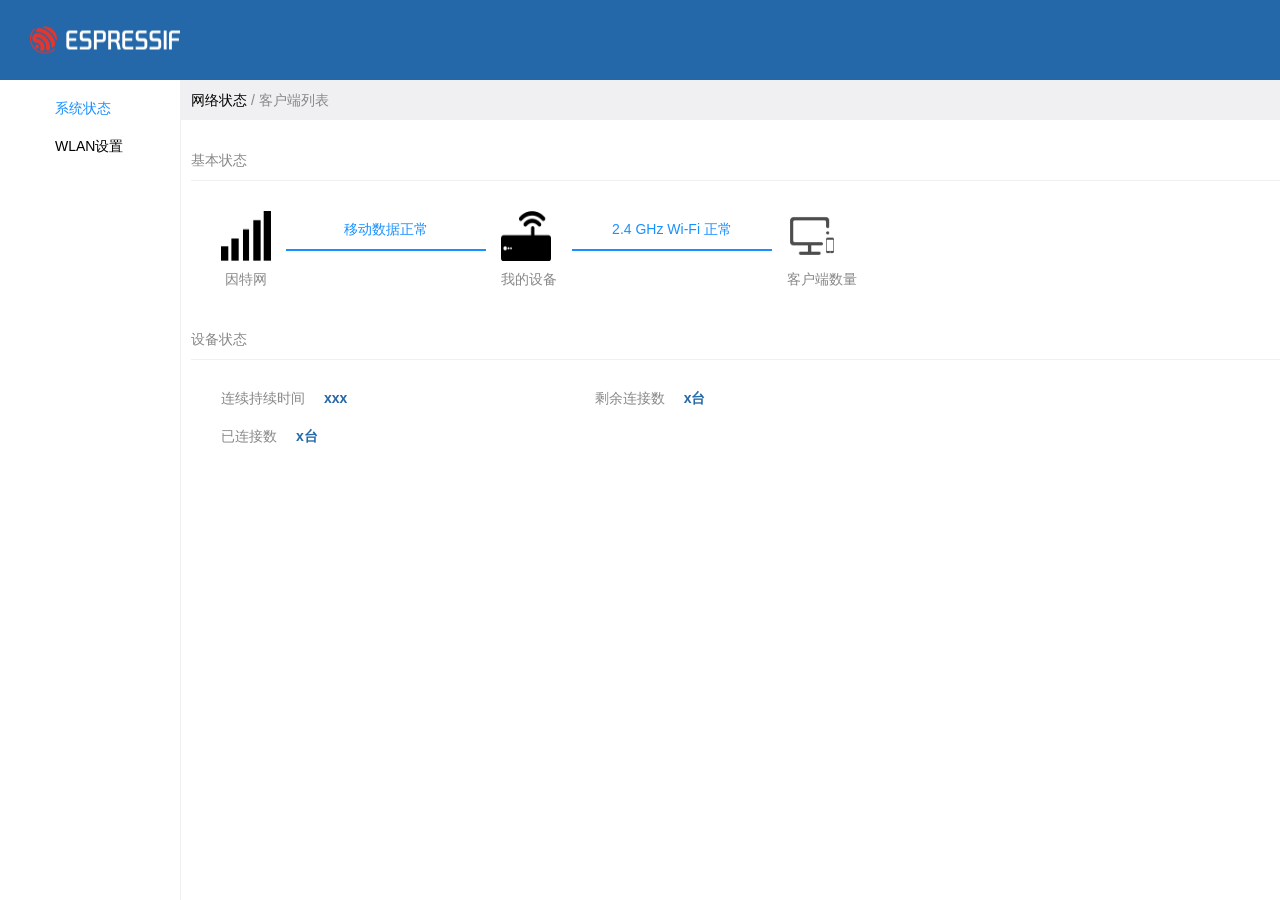
==== components/web_wifi/spiffs/index.html @ b3470b49 "从官方示例新建工程" ====
<!doctype html>
<html lang="en">

<head>
  <meta charset="UTF-8">
  <meta name="viewport" content="width=device-width,initial-scale=1.0,maximum-scale=1.0,minimum-scale=1.0">
  <title>ESP-Router</title>
  <link rel="stylesheet" href="css/style.css">
  <link rel="icon" href="./img/favicon.ico">
</head>

<body>
  <div class="home-base">
    <div class="header-base flex flex-jcb">
        <img class="header-logo" src="./img/logoBlack.png">
        <div class="header-menu" onclick="menuClick(this)">
        </div>
    </div>
    <div class="content-base flex">
      <div class="left-base" id="leftMenu">
<!--        <div class="left-title">系统菜单</div>-->
        <ul>
          <li>
            <a href="index.html" class="content">系统状态</a>
          </li>
<!--          <li>-->
<!--            <a href="">网络设置</a>-->
<!--          </li>-->
          <li>
            <a href="wlan.html">WLAN设置</a>
          </li>
<!--          <li>-->
<!--            <a href="">流量统计</a>-->
<!--          </li>-->
<!--          <li>-->
<!--            <a href="">系统管理</a>-->
<!--          </li>-->
        </ul>
      </div>
      <div class="right-base">
        <div class="page-header">
          <span class="header-title-one" onclick="networkStatus()">网络状态</span>
          <span>/</span>
          <span class="header-title-two" onclick="customerList()">客户端列表</span>
        </div>
        <div class="page-content" id="networkShow">
          <div class="page-title">基本状态</div>
          <div class="base-detail flex">
            <div class="base-one flex flex-v">
              <img src="./img/xinhao.png">
              <span>因特网</span>
            </div>
            <div class="base-two">
              <div class="base-line-text flex flex-jcc">
<!--                <span>勾</span>-->
                <span>移动数据正常</span>
              </div>
              <div class="base-line"></div>
            </div>
            <div class="base-three flex flex-v">
              <img src="./img/luyouqi.png">
              <span>我的设备</span>
            </div>
            <div class="base-two">
              <div class="base-line-text flex flex-jcc">
<!--                <span>勾</span>-->
                <span>2.4 GHz Wi-Fi 正常</span>
              </div>
              <div class="base-line"></div>
            </div>
            <div class="base-five flex flex-v">
              <img src="./img/shebei.png">
              <span>客户端数量</span>
            </div>
          </div>
          <div class="page-title">设备状态</div>
          <div class="device-detail">
              <div class="device-status-two flex flex-jcb">
                  <div class="device-battery">
                      <span>连续持续时间</span>
                      <span class="device-content" id="connect-time">xxx</span>
                  </div>
                  <div class="device-connect-count">
                      <span>剩余连接数</span>
                      <span class="device-content" id="remain-count">x台</span>
                  </div>
              </div>
              <div class="device-status-one flex flex-jcb">
<!--                  <div class="device-battery">-->
<!--                      <span>电量情况</span>-->
<!--                      <span class="device-content">95%</span>-->
<!--                  </div>-->
                  <div class="device-connect-count">
                      <span>已连接数</span>
                      <span class="device-content" id="connect-count">x台</span>
                  </div>
              </div>
          </div>
<!--          <div class="page-title">实时网络状态</div>-->
<!--          <div class="network-detail">-->
<!--            <div class="device-status-one  flex flex-jcb">-->
<!--              <div class="device-battery">-->
<!--                <span>当前下载</span>-->
<!--                <span class="device-content">xxx</span>-->
<!--              </div>-->
<!--              <div class="device-connect-count">-->
<!--                <span>最快下载</span>-->
<!--                <span class="device-content">xxx</span>-->
<!--              </div>-->
<!--            </div>-->
<!--            <div class="device-status-two  flex flex-jcb">-->
<!--              <div class="device-battery">-->
<!--                <span>总上传量</span>-->
<!--                <span class="device-content">xxx</span>-->
<!--              </div>-->
<!--              <div class="device-connect-count">-->
<!--                <span>平均下载</span>-->
<!--                <span class="device-content">xxx</span>-->
<!--              </div>-->
<!--            </div>-->
<!--            <div class="device-status-three  flex flex-jcb">-->
<!--              <div class="device-battery">-->
<!--                <span>总下载量</span>-->
<!--                <span class="device-content">xxx</span>-->
<!--              </div>-->
<!--            </div>-->
<!--          </div>-->
        </div>
        <div class="page-content" id="customerShow">
          <div class="page-title">在线客户端</div>
          <div class="page-detail">
            <table class="tableStyle tCenter">
                <thead>
                    <tr>
                        <th>主机名</th>
                        <th>MAC 地址</th>
                        <th>IP 地址</th>
                        <th>连接时间</th>
                        <th>操作</th>
                    </tr>
                </thead>
                <tbody id="tbody"></tbody>
            </table>
          </div>
        </div>
      </div>
    </div>
  </div>
  <script src="js/index.js"></script>
  <script>
    initHash();
    window.addEventListener('hashchange', function() {
      initHash();
    })
  </script>
</body>

</html>
---- components/web_wifi/spiffs/css/style.css ----
:root {
    --margin-num: 15px;
    --padding-15: 15px;
    --font-size-mini: 12px;
    --font-size-small: 14px;
    --font-size-normal: 16px;
    --font-size-large: 18px;
    --font-size-oversized: 22px;
    --gray-color: #888888;
    --white-color: #fff;
    --black-color: #333;
    --red: #ef2626;
    --orange-color: #ff5928;
    --blue-color: #5db9f8;
    --blue-color-light: rgba(93, 185, 248, .6);
    --light-blue-color: #edf4ff;
    --light-blue-color-1: #edf4ff;
    --light-blue-color-2: #dee6f3;
    --light-blue-color-3: #9ba7b6;
    --light-blue-color-p-1: rgba(178, 178, 178, .1);
    --border-radius: 16px;
    --border-radius-small: 10px;
    --bg-image: url('../images/bg.png');
    --logo: var(--bg-image) -250px -10px;
    --qr: var(--bg-image) -10px -10px;
    --light: var(--bg-image) -75px -250px;
    --light-online: var(--bg-image) -10px -250px;
    --fan: var(--bg-image) -250px -151px;
    --fan-online: var(--bg-image) -250px -86px;
    --router: var(--bg-image) -205px -250px;
    --router-online: var(--bg-image) -140px -250px;
    --sensor: var(--bg-image) -326px -75px;
    --sensor-online: var(--bg-image) -326px -10px;
    --socket: var(--bg-image) -326px -205px;
    --socket-online: var(--bg-image) -326px -140px;
    --switch: var(--bg-image) -75px -315px;
    --switch-online: var(--bg-image) -10px -315px;
}
@font-face {font-family: "iconfont";
    src: url('../fonts/iconfont.woff2') format('woff2'),
    url('../fonts/iconfont.woff') format('woff'),
    url('../fonts/iconfont.ttf') format('truetype');
}

.iconfont {
    font-family: "iconfont" !important;
    font-size: 16px;
    font-style: normal;
    -webkit-font-smoothing: antialiased;
    -moz-osx-font-smoothing: grayscale;
}

.icon-eye:before {
    content: "\e857";
}

.icon-eye-1:before {
    content: "\e620";
}

.icon-mimasuo:before {
    content: "\e678";
}

.icon-luyouqi:before {
    content: "\e627";
}

.icon-logo-black:before {
    content: "\e61a";
}


*:focus,*:active:focus,*:active {
    outline: none !important;
}
*:not(input, textarea) {
    -webkit-touch-callout: none;
    -webkit-user-select: none;
    -khtml-user-select: none;
    -moz-user-select: none;
    -ms-user-select: none;
    user-select: none;
}

html, body {
    height: 100%;
    width: 100%;
    margin: 0;
    padding: 0;
    font: var(--font-size-small) 'Poppins-Regular', 'Avenir', Helvetica, Arial, sans-serif;
    color: var(--gray-color);
    overflow: hidden;
}
html, body, form, fieldset, p, div, h1, h2, h3, h4, h5, h6 {
    -webkit-text-size-adjust: 100%;
    -ms-text-size-adjust: 100%;
    text-size-adjust: 100%;
}
/*去除IE文本框自带的叉号*/
::-ms-clear{
    display: none;
}
/*去除高亮*/
* {
    -webkit-tap-highlight-color: rgba(0,0,0,0);
}
a {
    text-decoration: none;
    outline:none;
    -moz-outline-style:none;
}
.flex {
    display: -webkit-box;
    display: -ms-flexbox;
    display: flex;
}
.flex-v {
    -webkit-box-orient: vertical;
    -webkit-box-direction: normal;
    -ms-flex-direction: column;
    flex-direction: column;
}
.flex-ac {
    -webkit-box-align: center;
    -ms-flex-align: center;
    align-items: center;
}
.flex-wrap {
    -ms-flex-wrap: wrap;
    flex-wrap: wrap;
}
.flex-jcc {
    -webkit-box-pack: center;
    -ms-flex-pack: center;
    justify-content: center;
}
.flex-jcb {
    -webkit-box-pack: justify;
    -ms-flex-pack: justify;
    justify-content: space-between;
}
.flex-1 {
    -webkit-box-flex: 1;
    -ms-flex: 1;
    flex: 1;
}

.home-base {
    height: 100%;
    width: 100%;
}

.header-base {
    width: 100%;
    height: 80px;
    background-color: #2468A9;
    position: relative;
}

.header-logo {
    position: absolute;
    top: 50%;
    left: 30px;
    transform: translateY(-50%);
    width: 150px;
    height: auto;
}

.header-menu {
    /*display: none;*/
}

.content-base {
    width: 100%;
    min-width: 300px;
    overflow: hidden;
    overflow-x: auto;
    height: calc(100% - 80px);
}
.login-base {
    width: 100%;
    height: calc(100% - 80px);
    background-image: url("../img/bg.jpg");
    background-position: center center;
    background-repeat: no-repeat;
    background-size: cover;
    position: relative;
}

.login-content {
    position: absolute;
    top: 20%;
    left: 15%;
    width: 350px;
    min-height: 260px;
    height: 40%;
    background-color: #E8EEF4;
    border-radius: 8px;
}

.content-router {
    font-size: 50px;
    text-align: center;
    padding-top: 5%;
    color: #2138A4 !important;
    height: 22%;
    width: 100%;
}
.login-title {
    text-align: center;
    color: #2138A4;
    font-size: 20px;
    font-weight: bolder;
}

.password-base {
    margin-top: 10px;
    margin-bottom: 10px;
    padding: 8px;
    border: 1px solid #cccccc;
    background-color: white;
    width: 50%;
    border-radius: 5px;
    box-sizing: border-box;
    justify-content: space-between;
}
.pwd-two {
    border: none;
    box-sizing: inherit;
    width: 100%;
}
.forgot-pwd {
    width: 50%;
    justify-content: flex-end;
}
.forgot-two {
    font-size: 12px;
    color: black;
}
.login-btn {
    margin: 15px;
}


.left-base {
    width: 180px;
    min-width: 180px;
    border-right: 1px solid #F0F0F2;
}

.right-base {
    flex: 1;
    box-sizing: border-box;
}

.left-title {
    /*width: 100%;*/
    text-align: center;
    margin-top: 20px;
}

.left-base ul {
    list-style-type: none;
    padding:0;
    margin: 0;
    text-align: center;
}

.left-base li {
    padding-top: 20px;
}

.left-base li a {
    color: black;
    width: 70px;
    display: inline-block;
    text-align: left;
}

.left-base .content {
    color: #1890FF;
}

.page-header {
    height: 40px;
    width: 100%;
    background-color: #F0F0F2;
    line-height: 40px;
    padding-left: 10px;
    box-sizing: border-box;
}
.header-title-one {
    color: black;
}

.header-title-two {
    cursor: pointer;
}

.page-content {
    padding-top: 20px;
    padding-left: 10px;
    /*margin-left: 10px;*/
    /*margin-top: 20px;*/
    /*background-color: #ff976a;*/
    overflow: hidden;
    overflow-y: auto;
    box-sizing: border-box;
    /*height: 100%;*/
}

.page-title {
    border-bottom:1px solid #F0F0F2;
    height: 40px;
    line-height: 40px;
}
.page-detail {
    padding: 10px;
    height: 100%;
}

.line-base {
    margin-bottom: 20px;
    position: relative;
}

.page-detail .title {
    width: 80px;
    text-align: right;
    margin-right: 20px;
    color: black;
    display: inline-block;
    line-height: 50px;
}
.page-detail .content {
    width: 200px;
    height: 30px;
    border: 1px solid #CCCCCC;
    border-radius: 5px;
    padding-left: 10px;
}

.page-detail .content-thr {
    /*position: absolute;*/
    /*left: 10px;*/
    width: 360px;
    /*height: 50px;*/
    display: inline-block;
    margin-left: 20px;
    color: #CCCCCC;
}
.line-base-btn {
    margin-top: 30px;
    margin-left: 100px;
}
.save-btn {
    background-color: #1890FF;
    color: white;
    width: 70px;
    height: 35px;
    border-radius: 5px;
    border: none;
    cursor: pointer;
    transition: background-color .2s;
}

.save-btn:active {
    background-color: #CCCCCC;
}

.base-detail {
    padding: 30px;
}

.base-detail img {
    height: 50px;
    width: 50px;
}

.base-detail span {
    text-align: center;
    padding-top: 10px;
}

.base-two {
    margin-left: 15px;
    margin-right: 15px;
}

.base-line-text {
    margin-bottom: 10px;
    color: #1890FF;
}

.base-line {
    height: 2px;
    width: 200px;
    background-color: #1890FF;
}


.device-detail {
    padding: 30px;
    width: 50%;
    box-sizing: border-box;
}

.device-battery {
    margin-bottom: 20px;
    margin-right: 10px;
}

.device-content {
    color: #2468A9;
    margin-left: 15px;
    font-weight: bolder;
}

.network-detail {
    padding: 30px;
    width: 30%;
}

.tableStyle{
    background: #FFF;
    width: 100%;
    min-width: 600px;
    border-collapse: collapse;
}
.tCenter{
    text-align:center;
}
.tableTitle{
    color: #5f6c7e;
    font-weight: bold;
    text-align: center;
}
.tableStyle tr{
    border-bottom: 1px solid #ECEDEF;
}
.tableStyle tr:nth-child(even){
    background: #f6f7f8;
}
.tableStyle tr td{
    line-height: 22px;
    height: 50px !important;
    border-right: 1px solid #dce1e6;
    border-bottom: 1px solid #dce1e6;
}
.tableStyle .tableTitle td:last-child {
    border-right: none;
}
.tableStyle tr td:last-child {
    border-right: none;
}


.switch-wrap {
    position: relative;
    height: 20px;
    width: 50px;
    border-radius: 10px;
    left: calc(50% - 25px);
    box-sizing: border-box;
    background: #999;
    cursor: pointer;
    transition: background .3s linear;
}
.switch-wrap[data-value='true'] {
    background: #0f87ec;
}
.switch-wrap:after {
    content: '';
    position: absolute;
    top: 1px;
    left: 1px;
    height: 18px;
    width: 18px;
    background: #fff;
    border-radius: 50%;
    transition: all .3s linear;
}
.switch-wrap[data-value='true']:after {
    left: calc(100% - 19px);
}
th {
    padding-bottom: 10px;
}

.edit-btn {
    background-color:transparent;
    border:0;
    color: #0f87ec;
    cursor: pointer;
}

.list-name {
    background-color:transparent;
    border:0;
    text-align: center;
    width: 100px;
    height: 25px;
}

.edit-line {
    height: 22px;
    width: 1px;
    margin-left: 5px;
    margin-right: 5px;
    background-color: #dce1e6;
}

.del-btn {
    background-color:transparent;
    border:0;
    color: red;
    cursor: pointer;
}

.del-btn:after
.edit-btn:after {
    border:0;
}




.textCenter {
    text-align: center !important;
}
.black {
    color: #333 !important;
}
.app-wrap {
    -webkit-font-smoothing: antialiased;
    -moz-osx-font-smoothing: grayscale;
    text-align: center;
    overflow: hidden;
    background: inherit;
    height: 100%;
    width: 100%;
    max-width: 768px;
    margin: 0 auto;
}
.app-page {
    display: none;
    height: 100%;
}
.app-page.show {
    display: block;
}
.margin-top {
    margin-top: 15px;
}
.container-wrap {
    height: 100%;
    width: 100%;
    overflow: hidden;
    box-sizing: border-box;
    background: var(--light-blue-color);
}
.container-wrap .more {
    position: absolute;
    right: var(--margin-num);
}
.container-wrap .more .iconfont {
    font-size: var(--font-size-oversized);
}
.iconfont {
    color: var(--light-blue-color-3);
}
.header-wrap {
    height: 44px;
    position: relative;
    z-index: 2102;
    color: var(--black-color);
    background: var(--white-color);
}
.header-wrap .back {
    position: absolute;
    left: 0;
    top: 0;
    height: 44px;
    line-height: 44px;
    width: 44px;
    font-size: var(--font-size-large);
}
.header-wrap h3 {
    font-size: var(--font-size-normal);
}
.header-wrap h3 .ellipsis {
    text-align: center;
    padding: 0 50px;
    box-sizing: border-box;
}
.container-wrap .main-content {
    position: relative;
    padding: 15px;
    overflow: hidden;
    overflow-y: auto;
    height: calc(100vh - 44px);
    -webkit-box-sizing: border-box;
    box-sizing: border-box;
}
.no-data {
    position: relative;
    background: var(--white-color);
    border-radius: var(--border-radius-small);
    text-align: left;
    padding: 20px 15px;
    box-sizing: border-box;
}
.no-data h3 {
    font-size: var(--font-size-normal);
    color: var(--black-color);
    margin: 0;
}
.no-data p {
    margin: 8px 0 20px;
    font-size: var(--font-size-mini);
}
.no-data .img-wrap img {
    width: 76%;
    margin: 0 auto;
}
.no-data .img-wrap .img > div {
    width: 45px;
    height: 45px;
    transform: scale(.8);
}
.no-data .img-wrap .img .light {
    background: var(--light);
}
.no-data .img-wrap .img .switch {
    background: var(--switch);
}
.no-data .img-wrap .img .socket {
    background: var(--socket);
}
.no-data .img-wrap .img .fan {
    background: var(--fan);
}
.no-data .img-wrap .img .sensor {
    background: var(--sensor)
}
.no-data .img-wrap .img .router {
    background: var(--router);
}

.no-data .add-wrap {
    margin-top: 20px;
    text-align: center;
}
.no-data .add-wrap span {
    background: var(--blue-color);
    color: var(--white-color);
    width: 50px;
    height: 50px;
    line-height: 50px;
    border-radius: 50%;
}
.ellipsis {
    white-space: nowrap;
    text-overflow: ellipsis;
    overflow: hidden;
    word-break: break-all;
}
.loading-wrap {
    position: fixed;
    top: 44px;
    left: 0;
    width: 100%;
    bottom: 0;
    padding: var(--padding-15);
    background: var(--light-blue-color-1);
    box-sizing: border-box;
}
.loading-wrap .loading-content {
    width: 100%;
    height: 100%;
    padding-top: 12vh;
    box-sizing: border-box;
    background: var(--white-color);
    border-radius: var(--border-radius-small);
}
.loading-wrap .loading {
    width: 100%;
    height: 100%;
    background: #fff;
    border-radius: 16px;
}
.loading-wrap .loading-spinner {
    position: relative;
    margin: 0 auto;
    padding: 20px;
    background: var(--qr);
    width: 70vw;
    height: 70vw;
    max-width: 220px;
    max-height: 220px;
    box-sizing: border-box;
}
.loading-wrap .loading-spinner:before {
    content: '';
    position: absolute;
    left: 50%;
    top: 50%;
    width: 70%;
    height: 70%;
    transform: translate(-50%, -50%);
    border: 6px solid #edf4ff;
    border-radius: 50%;
    box-sizing: border-box;
    background: #fff;
}
.loading-wrap .logo-img {
    position: absolute;
    top: 50%;
    left: 50%;
    width: 28%;
    height: 28%;
    min-height: 56px;
    min-width: 56px;
    transform: translate(-50%, -50%);
    background: var(--logo);

}
.loading-wrap .text {
    font-size: var(--font-size-normal);
    margin-top: 1.5vh;
    color: var(--black-color);
}
.van-loading__spinner {
    position: relative;
    display: block;
    width: 100%;
    height: 100%;
    max-width: 100%;
    max-height: 100%;
    vertical-align: middle;
    -webkit-animation: van-rotate 1s linear infinite;
    animation: van-rotate 1s linear infinite;
}
.van-loading__circular circle {
    -webkit-animation: van-circular 1.5s ease-in-out infinite;
    animation: van-circular 1.5s ease-in-out infinite;
    stroke: currentColor;
    stroke-width: 3;
    stroke-linecap: round;
}
.hide {
    display: none;
}
.container-wrap .main-content .item-wrap .item {
    position: relative;
    min-width: 45%;
    max-width: calc(50% - 6px);
    background: #fff;
    margin-bottom: 12px;
    padding: 15px 10px;
    border-radius: 12px;
    -webkit-box-sizing: border-box;
    box-sizing: border-box;
    text-align: left;
    font-weight: 500;
    color: #333;
}
.container-wrap .main-content .item-wrap .item .item-img img {
    width: 46px;
    height: auto;
}
.container-wrap .main-content .item-wrap .item .switch-btn {
    position: relative;
    height: 16px;
    width: 52px;
    background: #edf4ff;
    border: none;
    border-radius: 8px;
}
.container-wrap .main-content .item-wrap .item .switch-btn:after {
    content: '';
    position: absolute;
    left: 0;
    top: -5px;
    height: 26px;
    width: 26px;
    background: #dee6f3;
    border-radius: 50%;
    transition: transform .2s linear;
}
.container-wrap .main-content .item-wrap .item .switch-btn.active:after {
    transform: translateX(26px);
    background: #5db9f8;
}
.container-wrap .main-content .item-wrap .item .item-header .item-img > div {
    width: 45px;
    height: 45px;
}
.container-wrap .main-content .item-wrap .item .item-header .item-img > div.light {
    background: var(--light);
}
.container-wrap .main-content .item-wrap .item .item-header.active .item-img > div.light {
    background: var(--light-online);
}
.container-wrap .main-content .item-wrap .item .item-header .item-img > div.switch {
    background: var(--switch);
}
.container-wrap .main-content .item-wrap .item .item-header.active .item-img > div.switch {
    background: var(--switch-online);
}
.container-wrap .main-content .item-wrap .item .item-header .item-img > div.socket {
    background: var(--socket);
}
.container-wrap .main-content .item-wrap .item .item-header.active .item-img > div.socket {
    background: var(--socket-online);
}
.container-wrap .main-content .item-wrap .item .item-header .item-img > div.fan {
    background: var(--fan);
}
.container-wrap .main-content .item-wrap .item .item-header.active .item-img > div.fan {
    background: var(--fan-online);
}
.container-wrap .main-content .item-wrap .item .item-header .item-img > div.sensor {
    background: var(--sensor);
}
.container-wrap .main-content .item-wrap .item .item-header.active .item-img > div.sensor {
    background: var(--sensor-online);
}
.container-wrap .main-content .item-wrap .item .item-header .item-img > div.router {
    background: var(--router);
}
.container-wrap .main-content .item-wrap .item .item-header.active .item-img > div.router {
    background: var(--router-online);
}
.device-type-wrap {
    text-align: left;
    padding-bottom: 4px;
    box-sizing: border-box;
}
.device-type-wrap .item-header {
    color: #333;
    font-weight: 500;
    font-size: var(--font-size-normal);
    padding-left: 5px;
    margin-bottom: 8px;
}
.device-type-wrap .item {
    padding: 10px 15px;
    font-size: var(--font-size-normal);
    color: var(--black-color);
    background: var(--white-color);
    margin-bottom: 14px;
    border-radius: var(--border-radius-small);
    height: 66px;
    box-sizing: border-box;
}
.device-type-wrap .item .img {
    width: 45px;
    height: 45px;
    margin-right: 10px;
}
.device-type-wrap .item .img.light {
    background: var(--light-online);
}
.device-type-wrap .item .img.switch {
    background: var(--switch-online);
}
.device-type-wrap .item .img.socket {
    background: var(--socket-online);
}
.device-type-wrap .item .img.fan {
    background: var(--fan-online);
}
.device-type-wrap .item .img.sensor {
    background: var(--sensor-online);
}
.device-type-wrap .item .img.router {
    background: var(--router-online);
}
.device-type-wrap .item.disabled {
     background: var(--light-blue-color-p-1);
}
.device-type-wrap .item img {
    width: 45px;
    height: auto;
    margin-right: 10px;
}
.collapse-wrap {
    border-radius: 8px;
    background: #fff;
    box-shadow: 0 0 8px #fff;
    padding: 0 16px;
}
.collapse-wrap .collapse-title {
    text-align: left;
    margin: 0;
    padding: 12px 0;
    font-size: 14px;
    border-bottom: 1px solid #eeeded;
    color: #333;
}
.value,
.collapse-item .collapse-item-info .title{
    color: #333;
}
.collapse-item .collapse-item-info .title {
    margin-bottom: 4px;
}
.collapse-item .collapse-item-info .desc {
    font-size: 12px;
}
.collapse-item {
    padding: 12px 4px;
    border-bottom: 1px solid #eeeded;
}
.collapse-item label {
    width: 70px;
    text-align: left;
}
.collapse-item:last-child {
    border-bottom: none;
}
.collapse-item .collapse-item-info {
    flex: 1;
    text-align: left;
}
.collapse-item .collapse-item-info .color {
    width: 24px;
    height: 24px;
    border-radius: 50%;
}
.collapse-item .command-select {
    flex: 1;
    text-align: left;
    padding-left: 12px;
    box-sizing: border-box;
}
.collapse-item .right-icon {
    width: 24px;
    height: 20px;
    line-height: 20px;
    text-align: right;
}
.collapse-item .command-select textarea {
    resize: none;
    height: 50px;
    width: 100%;
    text-align: left;
    box-sizing: border-box;
    border: none;
    color: var(--gray-color);
}
.btn-wrap {
    padding: 0 15px;
    margin-top: 30px;
    -webkit-box-sizing: border-box;
    box-sizing: border-box;
}
.btn {
    height: 40px;
    width: 100%;
    background: #5db9f8;
    border: 1px solid #5db9f8;
    color: #fff;
    border-radius: 999px;
}
.model-wrap {
    display: none;
    position: fixed;
    top: 0;
    left: 0;
    z-index: 2103;
    width: 100%;
    height: 100%;
    background-color: rgba(0,0,0,.3);
}
.model-wrap.active {
    display: block;
}
.model-wrap .model-content {
    position: absolute;
    bottom: 0;
    left: 0;
    width: 100%;
    background: #f7f8fa;
    border-top-left-radius: 16px;
    border-top-right-radius: 16px;
    box-shadow: 0 0 8px #fff;
    overflow: hidden;
}
.model-wrap .model-content ul {
    margin: 0;
    padding: 0;
    list-style: none;
}
.model-wrap .model-content ul li {
    padding: 12px 0;
    background: #fff;
    color: #333;
}
.model-wrap .model-content ul li.active {
    color: #5db9f8;
}
.model-wrap .model-content ul li:last-child {
    margin-top: 10px;
}
.word-count {
    margin-top: 4px;
    font-size: 12px;
    text-align: right;
}
.slider-wrap .content {
    width: 100%;
    height: 30px;
    position: relative;
    outline: none !important;
}
.slider-wrap .bar {
    width: 100%;
    height: 6px;
    border-radius: 10px;
    background: #ebedf0;
    position: absolute;
    top: 0;
    bottom: 0;
    left: 0;
    right: 0;
    margin: auto;
    cursor: pointer;
}
.slider-wrap .progress {
    width: 0;
    height: 6px;
    border-radius: 10px;
    background: rgb(93, 185, 248);
}
.slider-wrap .dot {
    width: 30px;
    height: 30px;
    position: absolute;
    bottom: 0;
    top: 0;
    margin: auto 0;
    border-radius: 50%;
    cursor: pointer;
    outline: none;
    background: #fff;
    border: 1px solid #dee6f3;
    box-shadow: 0 0 12px rgb(255, 255, 255);
    transition: border-color .2s linear, box-shadow .2s linear;
}
.slider-wrap .dot.active {
    border-color: rgb(93, 185, 248);
    box-shadow: 0 0 12px rgb(93, 185, 248);
}
.slider-wrap .dot:after {
    content: '';
    position: absolute;
    left: 50%;
    top: 50%;
    transform: translate(-50%, -50%);
    width: 200%;
    height: 200%;
    background: transparent;
    border-radius: 50%;
}
.color-wrap {
    text-align: left;
    padding: 0 0 16px;
    border-top: 1px solid #eeeded;
    display: none;
}
.color-wrap .color-slider {
    margin-top: 16px;
}
.color-wrap label {
    display: block;
    color: #333;
    font-weight: bold;
    padding-bottom: 12px;
}
#color-slider .bar,
#command-color-slider .bar{
    background: linear-gradient(to right, red 0%, #ff0 17%, lime 33%, cyan 50%, blue 66%, #f0f 83%, red 100%);
}
.command-color {
    display: none;
    width: 24px;
    height: 24px;
    background: #ef2626;
    border-radius: 50%;
}
.color-wrap.active,
.command-color.active {
    display: block;
}

#color-slider .progress,
#command-color-slider .progress{
    background: transparent;
}
#toast-wrap {
    position: fixed;
    top: 44px;
    left: 0;
    width: 100%;
    text-align: center;
}
#toast-wrap .toast-content {
    min-height:30px;
    padding: 4px 8px;
    box-sizing: border-box;
    background:#07c160;
    color:#fff;
}
#toast-wrap .toast-content.error {
    background: #ee0a24;
}
#toast-wrap .toast-content.warning {
    background: #ff976a;
}
#loading-wrap {
    position: fixed;
    left: 0;
    top: 0;
    width: 100%;
    height: 100%;
    z-index: 2200;
    background: transparent;
}
#loading-wrap .loading-content {
    position: absolute;
    top: 50%;
    left: 50%;
    transform: translate(-50%, -50%);
    background: rgba(0,0,0,.7);
    padding: 30px;
    box-sizing: border-box;
    border-radius: 10px;
}
#loading-wrap .loading-content .van-loading__spinner {
    width: 30px;
    height: 30px;
    color: #fff;
}
.voice-config,
.device-control {
    display: none;
}
.voice-config.active,
.device-control.active,
.device-control .color-wrap {
    display: block;
}
.device-control {
    flex: 1;
    background: #fff;
    padding: 10px;
    box-sizing: border-box;
    border-radius: 12px;
}
.device-control .color-wrap {
    border-top: none;
}
.tab-wrap {
    margin-bottom: 15px;
}
.tab-wrap .tab-item {
    padding: 2px 0;
    margin: 0 12px;
    font-weight: bold;
    text-align: center;
    border-bottom: 2px solid transparent;
}
.tab-wrap .tab-item.active {
    color: #333;
    border-color: #5db9f8;
}
.power-wrap {
    position: relative;
    width: 80vw;
    height: 80vw;
    padding: 16px;
    max-width: 200px;
    max-height: 200px;
    border-radius: 50%;
    margin: 15px auto;
    background: linear-gradient(#ccc, #eee);
    box-sizing: border-box;
}
.power-wrap.active {
    background: linear-gradient(#5db9f8, rgba(93, 185, 248, .6));
}
.power-wrap:before {
    content: '';
    display: block;
    width: 100%;
    height: 100%;
    background: #f5f7fc;
    border-radius: 50%;
    box-shadow:
            0 4px 4px rgba(0, 0, 0, .2),
            0 -4px 4px rgba(255, 255, 255, .1),
            4px 0 4px rgba(255, 255, 255, .1),
            -4px 0 4px rgba(255, 255, 255, .1)
}
.power-wrap:after {
    content: '';
    position: absolute;
    left: 50%;
    top: 50%;
    transform: translate(-50%, -50%);
    width: 46%;
    height: 46%;
    background: #f5f7fc;
    border-radius: 50%;
    box-shadow:
            inset 0 4px 8px rgba(200, 200, 200, 0.2),
            inset 0 -4px 8px rgba(200, 200, 200, .2),
            inset 4px 0 8px rgba(200, 200, 200, .2),
            inset -4px 0 8px rgba(200, 200, 200, .2)
}
.power-content {
    position: absolute;
    top: 50%;
    left: 50%;
    transform: translate(-50%, -50%);
    border-radius: 50%;
    z-index: 2;
}
.power-content .iconfont {
    color: #cccccc;
    font-size: 50px;
    border-radius: 50%;
}
.power-wrap.active .power-content .iconfont {
    color: #5db9f8;
}
@-webkit-keyframes van-circular{
    0%{
        stroke-dasharray:1,200;
        stroke-dashoffset:0
    }
    50%{
        stroke-dasharray:90,150;
        stroke-dashoffset:-40
    }
    100%{
        stroke-dasharray:90,150;
        stroke-dashoffset:-120
    }
}
@keyframes van-circular{
    0%{
        stroke-dasharray:1,200;
        stroke-dashoffset:0
    }
    50%{
        stroke-dasharray:90,150;
        stroke-dashoffset:-40
    }
    100%{
        stroke-dasharray:90,150;
        stroke-dashoffset:-120
    }
}
@-webkit-keyframes van-rotate{
    from{
        -webkit-transform:rotate(0);
        transform:rotate(0)
    }
    to
    {
        -webkit-transform:rotate(360deg);
        transform:rotate(360deg)
    }
}
@keyframes van-rotate{
    from{
        -webkit-transform:rotate(0);
        transform:rotate(0)
    }
    to{
        -webkit-transform:rotate(360deg);
        transform:rotate(360deg)
    }
}


@media (max-width: 768px) {
    .left-base {
        z-index: 1000;
        position: fixed;
        top: 80px;
        bottom: 0;
        display: none;
        overflow: hidden;
        background-color: white;
    }
    .header-menu {
        position: absolute;
        top: 50%;
        right: 20px;
        transform: translateY(-50%);
        width: 40px;
        height: 40px;
        background-image: url("../img/menu.png");
        background-position: center;
        background-size: contain;
        background-repeat: no-repeat;
    }
    .delMenu {
        background-image: url("../img/deleteMenu.png");
    }
    .page-detail .content-thr {
        width: 200px;
        display: inline-block;
        margin-left: 20px;
        color: #CCCCCC;
    }
    .base-detail {
        padding: 10px;
    }

    .base-detail img {
        height: 30px;
        width: 30px;
    }

    .base-detail span {
        text-align: center;
        padding-top: 10px;
        font-size: 12px;
    }

    .base-two {
        margin-left: 15px;
        margin-right: 15px;
    }

    .base-line-text {
        margin-bottom: 10px;
        color: #1890FF;
    }

    .base-line {
        height: 2px;
        width: 110px;
        background-color: #1890FF;
    }
    .device-detail {
        width: 100%;
    }
}
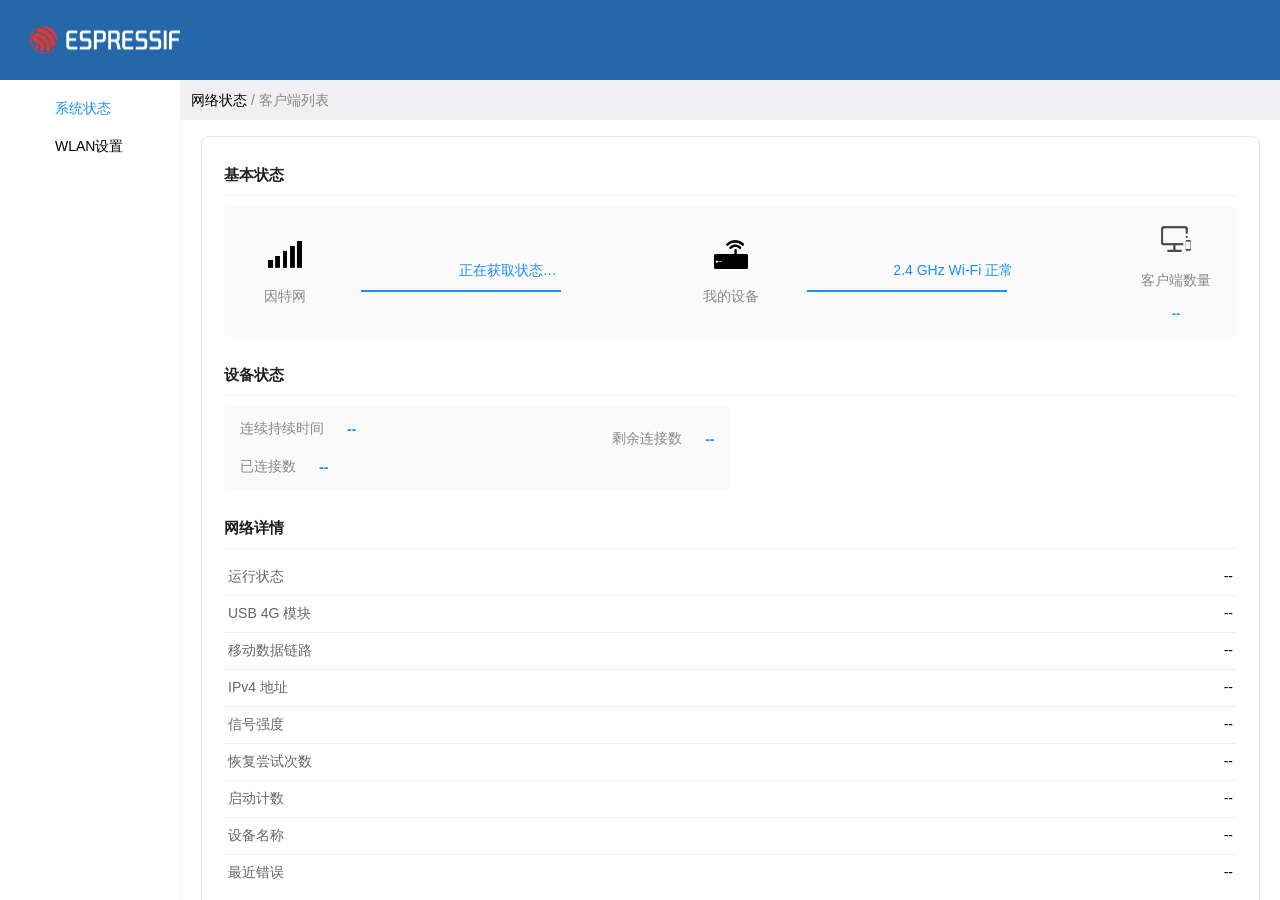
==== commit 92962cb5: "重构为 ESP32-S3 CPE 产品基座（Phase 1） - 新增 components/cpe_core：NVS 配置校验、随机凭据、PBKDF2、会话+CSRF、状态快照、NVS 启动计数、恢" ====
--- a/components/web_wifi/spiffs/index.html
+++ b/components/web_wifi/spiffs/index.html
@@ -4,129 +4,108 @@
 <head>
   <meta charset="UTF-8">
   <meta name="viewport" content="width=device-width,initial-scale=1.0,maximum-scale=1.0,minimum-scale=1.0">
-  <title>ESP-Router</title>
+  <title>ESP-CPE 管理后台</title>
   <link rel="stylesheet" href="css/style.css">
+  <link rel="stylesheet" href="css/cpe.css">
   <link rel="icon" href="./img/favicon.ico">
 </head>
 
 <body>
   <div class="home-base">
     <div class="header-base flex flex-jcb">
-        <img class="header-logo" src="./img/logoBlack.png">
-        <div class="header-menu" onclick="menuClick(this)">
-        </div>
+        <img class="header-logo" src="./img/logoBlack.png" alt="logo">
+        <div class="header-menu" id="menuBtn"></div>
     </div>
     <div class="content-base flex">
       <div class="left-base" id="leftMenu">
-<!--        <div class="left-title">系统菜单</div>-->
         <ul>
           <li>
             <a href="index.html" class="content">系统状态</a>
           </li>
-<!--          <li>-->
-<!--            <a href="">网络设置</a>-->
-<!--          </li>-->
           <li>
             <a href="wlan.html">WLAN设置</a>
           </li>
-<!--          <li>-->
-<!--            <a href="">流量统计</a>-->
-<!--          </li>-->
-<!--          <li>-->
-<!--            <a href="">系统管理</a>-->
-<!--          </li>-->
         </ul>
       </div>
       <div class="right-base">
         <div class="page-header">
-          <span class="header-title-one" onclick="networkStatus()">网络状态</span>
+          <span class="header-title-one active-title" id="tab-network">网络状态</span>
           <span>/</span>
-          <span class="header-title-two" onclick="customerList()">客户端列表</span>
+          <span class="header-title-two" id="tab-clients">客户端列表</span>
         </div>
+        <div class="status-banner" id="status-banner"></div>
         <div class="page-content" id="networkShow">
           <div class="page-title">基本状态</div>
           <div class="base-detail flex">
             <div class="base-one flex flex-v">
-              <img src="./img/xinhao.png">
+              <img src="./img/xinhao.png" alt="internet">
               <span>因特网</span>
             </div>
             <div class="base-two">
               <div class="base-line-text flex flex-jcc">
-<!--                <span>勾</span>-->
-                <span>移动数据正常</span>
+                <span id="internet-state">正在获取状态…</span>
               </div>
               <div class="base-line"></div>
             </div>
             <div class="base-three flex flex-v">
-              <img src="./img/luyouqi.png">
+              <img src="./img/luyouqi.png" alt="wifi">
               <span>我的设备</span>
             </div>
             <div class="base-two">
               <div class="base-line-text flex flex-jcc">
-<!--                <span>勾</span>-->
-                <span>2.4 GHz Wi-Fi 正常</span>
+                <span id="wifi-state">2.4 GHz Wi-Fi 正常</span>
               </div>
               <div class="base-line"></div>
             </div>
             <div class="base-five flex flex-v">
-              <img src="./img/shebei.png">
+              <img src="./img/shebei.png" alt="clients">
               <span>客户端数量</span>
+              <span class="client-count" id="client-count-top">--</span>
             </div>
           </div>
+
           <div class="page-title">设备状态</div>
           <div class="device-detail">
-              <div class="device-status-two flex flex-jcb">
-                  <div class="device-battery">
-                      <span>连续持续时间</span>
-                      <span class="device-content" id="connect-time">xxx</span>
-                  </div>
-                  <div class="device-connect-count">
-                      <span>剩余连接数</span>
-                      <span class="device-content" id="remain-count">x台</span>
-                  </div>
+            <div class="device-status-two flex flex-jcb">
+              <div class="device-battery">
+                <span>连续持续时间</span>
+                <span class="device-content" id="connect-time">--</span>
               </div>
-              <div class="device-status-one flex flex-jcb">
-<!--                  <div class="device-battery">-->
-<!--                      <span>电量情况</span>-->
-<!--                      <span class="device-content">95%</span>-->
-<!--                  </div>-->
-                  <div class="device-connect-count">
-                      <span>已连接数</span>
-                      <span class="device-content" id="connect-count">x台</span>
-                  </div>
+              <div class="device-connect-count">
+                <span>剩余连接数</span>
+                <span class="device-content" id="remain-count">--</span>
               </div>
+            </div>
+            <div class="device-status-one flex flex-jcb">
+              <div class="device-connect-count">
+                <span>已连接数</span>
+                <span class="device-content" id="connect-count">--</span>
+              </div>
+            </div>
           </div>
-<!--          <div class="page-title">实时网络状态</div>-->
-<!--          <div class="network-detail">-->
-<!--            <div class="device-status-one  flex flex-jcb">-->
-<!--              <div class="device-battery">-->
-<!--                <span>当前下载</span>-->
-<!--                <span class="device-content">xxx</span>-->
-<!--              </div>-->
-<!--              <div class="device-connect-count">-->
-<!--                <span>最快下载</span>-->
-<!--                <span class="device-content">xxx</span>-->
-<!--              </div>-->
-<!--            </div>-->
-<!--            <div class="device-status-two  flex flex-jcb">-->
-<!--              <div class="device-battery">-->
-<!--                <span>总上传量</span>-->
-<!--                <span class="device-content">xxx</span>-->
-<!--              </div>-->
-<!--              <div class="device-connect-count">-->
-<!--                <span>平均下载</span>-->
-<!--                <span class="device-content">xxx</span>-->
-<!--              </div>-->
-<!--            </div>-->
-<!--            <div class="device-status-three  flex flex-jcb">-->
-<!--              <div class="device-battery">-->
-<!--                <span>总下载量</span>-->
-<!--                <span class="device-content">xxx</span>-->
-<!--              </div>-->
-<!--            </div>-->
-<!--          </div>-->
+
+          <div class="page-title">网络详情</div>
+          <div class="status-table">
+            <div class="status-row"><span class="status-label">运行状态</span><span class="status-value" id="status-state">--</span></div>
+            <div class="status-row"><span class="status-label">USB 4G 模块</span><span class="status-value" id="status-usb">--</span></div>
+            <div class="status-row"><span class="status-label">移动数据链路</span><span class="status-value" id="status-link">--</span></div>
+            <div class="status-row"><span class="status-label">IPv4 地址</span><span class="status-value" id="status-ip">--</span></div>
+            <div class="status-row"><span class="status-label">信号强度</span><span class="status-value" id="status-rssi">--</span></div>
+            <div class="status-row"><span class="status-label">恢复尝试次数</span><span class="status-value" id="status-recovery">--</span></div>
+            <div class="status-row"><span class="status-label">启动计数</span><span class="status-value" id="status-boot">--</span></div>
+            <div class="status-row"><span class="status-label">设备名称</span><span class="status-value" id="status-device-name">--</span></div>
+            <div class="status-row"><span class="status-label">最近错误</span><span class="status-value" id="status-last-error">--</span></div>
+          </div>
+
+          <div class="page-title">系统管理</div>
+          <div class="line-base-btn flex flex-ac">
+            <button class="save-btn" type="button" id="btn-change-password">修改管理员密码</button>
+            <button class="save-btn" type="button" id="btn-logout">退出登录</button>
+            <button class="danger-btn" type="button" id="btn-factory-reset">恢复出厂设置</button>
+          </div>
         </div>
-        <div class="page-content" id="customerShow">
+
+        <div class="page-content" id="customerShow" hidden>
           <div class="page-title">在线客户端</div>
           <div class="page-detail">
             <table class="tableStyle tCenter">
@@ -146,13 +125,8 @@
       </div>
     </div>
   </div>
+  <script src="js/api.js"></script>
   <script src="js/index.js"></script>
-  <script>
-    initHash();
-    window.addEventListener('hashchange', function() {
-      initHash();
-    })
-  </script>
 </body>
 
 </html>
--- a/components/web_wifi/spiffs/css/cpe.css
+++ b/components/web_wifi/spiffs/css/cpe.css
@@ -0,0 +1,443 @@
+/*
+ * ESP-CPE management console additions.
+ *
+ * Kept in a separate stylesheet so the vendor style.css stays untouched.
+ * All selectors are served from SPIFFS and allowed by the
+ * "style-src 'self'" Content-Security-Policy.
+ */
+
+.active-title {
+    color: #000 !important;
+    cursor: auto !important;
+}
+
+/* Panels are hidden by class (not inline style) so the CSP can stay strict. */
+.hidden-panel {
+    display: none;
+}
+
+.status-banner {
+    display: none;
+    margin: 10px 20px 0 20px;
+    padding: 10px 14px;
+    border-radius: 4px;
+    font-size: 13px;
+    line-height: 1.5;
+}
+
+.status-banner-warn {
+    display: block;
+    color: #8a4b00;
+    background-color: #fff7e6;
+    border: 1px solid #ffd591;
+}
+
+.status-banner-info {
+    display: block;
+    color: #0c4a6e;
+    background-color: #e6f4ff;
+    border: 1px solid #91caff;
+}
+
+.status-table {
+    width: 100%;
+    padding: 0 20px;
+    box-sizing: border-box;
+}
+
+.status-row {
+    display: flex;
+    justify-content: space-between;
+    padding: 8px 0;
+    border-bottom: 1px solid #eeeeee;
+    font-size: 14px;
+}
+
+.status-label {
+    color: #666666;
+}
+
+.status-value {
+    color: #000000;
+    word-break: break-all;
+    text-align: right;
+    max-width: 60%;
+}
+
+.wlan-msg {
+    margin: 10px 20px 0 20px;
+    font-size: 13px;
+    min-height: 18px;
+}
+
+.wlan-msg-ok {
+    color: #237804;
+}
+
+.wlan-msg-error {
+    color: #cf1322;
+}
+
+.login-error {
+    color: #cf1322;
+    font-size: 13px;
+    text-align: center;
+    min-height: 18px;
+    margin-top: 10px;
+}
+
+.danger-btn {
+    height: 36px;
+    padding: 0 18px;
+    margin-left: 10px;
+    border: 1px solid #cf1322;
+    border-radius: 4px;
+    background-color: #fff1f0;
+    color: #cf1322;
+    cursor: pointer;
+    font-size: 14px;
+}
+
+.danger-btn:hover {
+    background-color: #ffccc7;
+}
+
+.modal-overlay {
+    position: fixed;
+    left: 0;
+    top: 0;
+    right: 0;
+    bottom: 0;
+    z-index: 9999;
+    background-color: rgba(0, 0, 0, 0.45);
+    display: flex;
+    align-items: center;
+    justify-content: center;
+}
+
+.modal-panel {
+    width: 360px;
+    max-width: 90%;
+    padding: 22px;
+    border-radius: 6px;
+    background-color: #ffffff;
+    box-shadow: 0 6px 24px rgba(0, 0, 0, 0.18);
+}
+
+.modal-title {
+    font-size: 17px;
+    font-weight: 600;
+    color: #000000;
+    margin-bottom: 8px;
+}
+
+.modal-hint {
+    font-size: 13px;
+    color: #666666;
+    line-height: 1.5;
+    margin-bottom: 14px;
+}
+
+.modal-input {
+    display: block;
+    width: 100%;
+    height: 38px;
+    box-sizing: border-box;
+    margin-bottom: 10px;
+    padding: 0 12px;
+    border: 1px solid #d9d9d9;
+    border-radius: 4px;
+    font-size: 14px;
+}
+
+.modal-error {
+    color: #cf1322;
+    font-size: 13px;
+    min-height: 18px;
+    margin-bottom: 8px;
+}
+
+.modal-actions {
+    display: flex;
+    justify-content: flex-end;
+}
+
+.modal-actions .save-btn {
+    margin-left: 10px;
+}
+
+.cancel-btn {
+    height: 36px;
+    padding: 0 18px;
+    margin-left: 10px;
+    border: 1px solid #d9d9d9;
+    border-radius: 4px;
+    background-color: #ffffff;
+    color: #333333;
+    cursor: pointer;
+    font-size: 14px;
+}
+
+.cancel-btn:hover {
+    border-color: #1890ff;
+    color: #1890ff;
+}
+
+/* Login page form spacing (login.html now uses a <form> element). */
+.login-content form {
+    width: 100%;
+}
+
+/* ---------------------------------------------------------------------------
+ * Layout polish (the vendor stylesheet was built around the old demo pages and
+ * positioned the login card with absolute coordinates; the icon font it
+ * references is not shipped in SPIFFS). These overrides only touch layout.
+ * ------------------------------------------------------------------------- */
+
+/* --- login page: centered, self-contained card --- */
+.login-base {
+    display: flex;
+    align-items: center;
+    justify-content: center;
+    min-height: calc(100% - 80px);
+    padding: 24px 16px;
+    box-sizing: border-box;
+}
+
+.login-content {
+    position: relative;
+    top: auto;
+    left: auto;
+    width: 380px;
+    max-width: 92%;
+    height: auto;
+    min-height: 0;
+    margin: 0;
+    padding: 32px 28px 26px;
+    box-sizing: border-box;
+    border-radius: 10px;
+    background-color: rgba(255, 255, 255, 0.97);
+    box-shadow: 0 10px 32px rgba(0, 0, 0, 0.16);
+}
+
+.login-router-img {
+    width: 46px;
+    height: 46px;
+    display: block;
+    margin: 0 auto 10px;
+}
+
+.login-title {
+    text-align: center;
+    font-size: 19px;
+    font-weight: 600;
+    margin-bottom: 18px;
+}
+
+.login-content .password-base {
+    width: 100%;
+    margin-bottom: 12px;
+    border: 1px solid #d9d9d9;
+    border-radius: 4px;
+    background-color: #ffffff;
+    overflow: hidden;
+}
+
+.login-content .pwd-two {
+    flex: 1;
+    width: 100%;
+    height: 40px;
+    padding: 0 12px;
+    box-sizing: border-box;
+    border: 0;
+    outline: none;
+    font-size: 14px;
+    background: transparent;
+}
+
+.login-content .password-base:focus-within {
+    border-color: #1890ff;
+    box-shadow: 0 0 0 2px rgba(24, 144, 255, 0.15);
+}
+
+.login-btn {
+    margin-top: 6px;
+}
+
+.login-btn .save-btn {
+    width: 100%;
+}
+
+/* --- index / wlan pages: card sections, consistent spacing --- */
+.page-content {
+    margin: 16px 20px 24px;
+    padding: 6px 22px 22px;
+    background-color: #ffffff;
+    border: 1px solid #e8e8e8;
+    border-radius: 8px;
+    box-shadow: 0 1px 4px rgba(0, 0, 0, 0.04);
+}
+
+.page-title {
+    margin: 18px 0 10px;
+    font-size: 15px;
+    font-weight: 600;
+    color: #1f1f1f;
+}
+
+.page-title:first-child {
+    margin-top: 12px;
+}
+
+.base-detail {
+    align-items: center;
+    justify-content: flex-start;
+    flex-wrap: wrap;
+    gap: 10px 16px;
+    padding: 16px;
+    background-color: #fafafa;
+    border-radius: 6px;
+}
+
+.base-detail .base-one,
+.base-detail .base-three,
+.base-detail .base-five {
+    width: 90px;
+    align-items: center;
+    gap: 6px;
+}
+
+.base-detail img {
+    width: 34px;
+    height: 34px;
+    object-fit: contain;
+}
+
+.base-detail .base-two {
+    flex: 1;
+    min-width: 160px;
+}
+
+.base-detail .base-line {
+    margin-top: 8px;
+}
+
+.client-count {
+    font-size: 13px;
+    color: #1890ff;
+    font-weight: 600;
+}
+
+.device-detail {
+    padding: 14px 16px;
+    background-color: #fafafa;
+    border-radius: 6px;
+}
+
+.device-status-two,
+.device-status-one {
+    flex-wrap: wrap;
+    gap: 8px 24px;
+}
+
+.device-battery,
+.device-connect-count {
+    display: flex;
+    align-items: center;
+    gap: 8px;
+    font-size: 14px;
+}
+
+.device-content {
+    color: #1890ff;
+    font-weight: 600;
+}
+
+.status-table {
+    padding: 0;
+}
+
+.status-row {
+    padding: 9px 4px;
+}
+
+.status-row:last-child {
+    border-bottom: 0;
+}
+
+.line-base-btn {
+    flex-wrap: wrap;
+    gap: 10px;
+    padding-top: 12px;
+}
+
+.line-base-btn .save-btn,
+.line-base-btn .danger-btn {
+    min-width: 120px;
+}
+
+.line-base {
+    align-items: center;
+    flex-wrap: wrap;
+    gap: 8px;
+    margin-bottom: 12px;
+}
+
+.line-base .title {
+    width: 110px;
+    font-size: 14px;
+    color: #555555;
+}
+
+.line-base .content {
+    min-width: 220px;
+    height: 34px;
+    padding: 0 10px;
+    box-sizing: border-box;
+    border: 1px solid #d9d9d9;
+    border-radius: 4px;
+    font-size: 14px;
+}
+
+.line-base .content-thr {
+    font-size: 12px;
+    color: #888888;
+}
+
+.status-banner {
+    margin: 12px 20px 0;
+}
+
+.page-content table.tableStyle {
+    width: 100%;
+    border-collapse: collapse;
+    font-size: 14px;
+}
+
+.page-content table.tableStyle th,
+.page-content table.tableStyle td {
+    padding: 10px 8px;
+    border-bottom: 1px solid #eeeeee;
+    text-align: center;
+}
+
+.page-content table.tableStyle th {
+    background-color: #fafafa;
+    font-weight: 600;
+}
+
+@media (max-width: 720px) {
+    .page-content {
+        margin: 12px;
+        padding: 4px 14px 16px;
+    }
+
+    .line-base .title {
+        width: 100%;
+    }
+
+    .line-base .content {
+        width: 100%;
+        min-width: 0;
+    }
+}
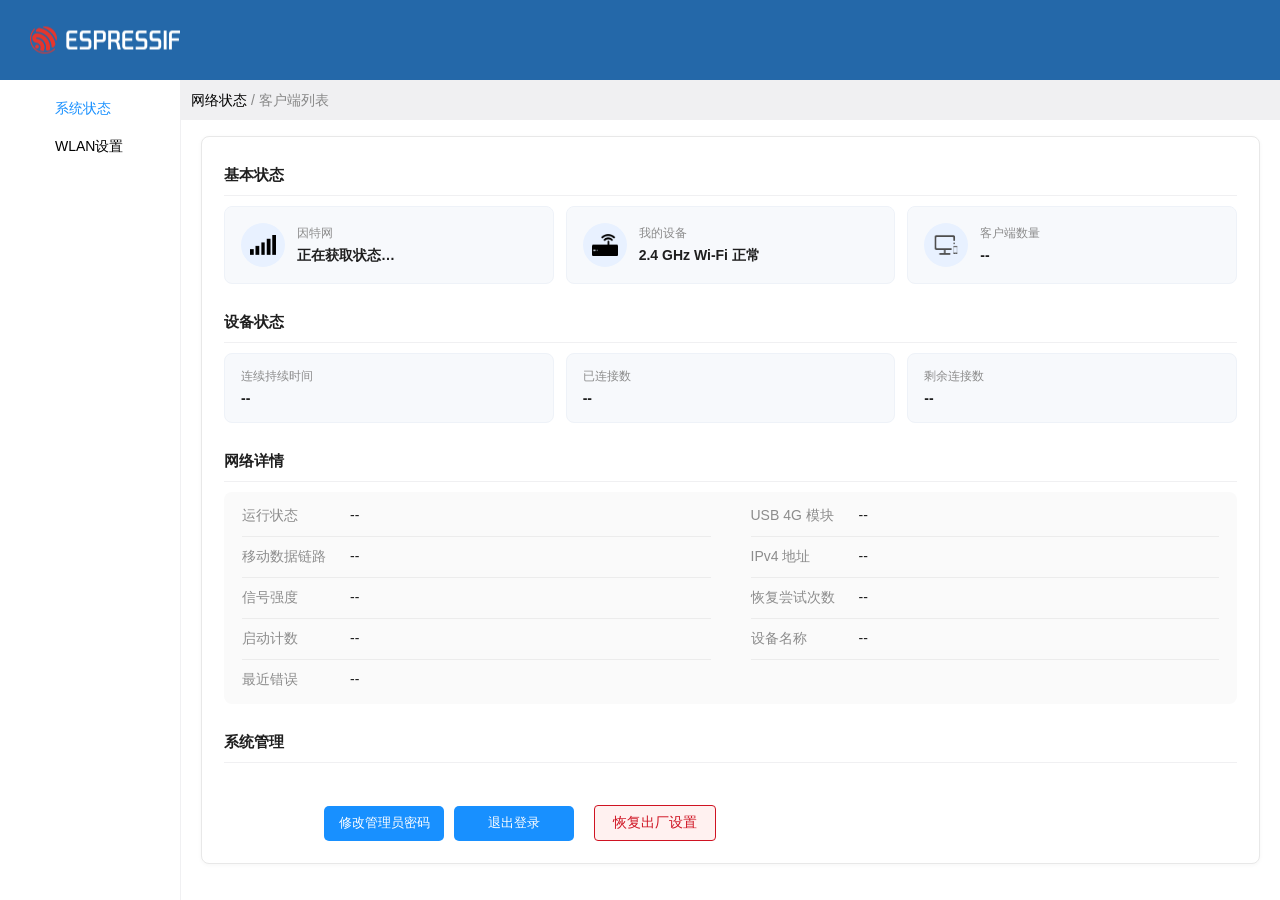
==== commit eaa7206a: "状态页排版优化：状态卡与两列网络详情 - 基本状态/设备状态改为等宽状态卡，三个读数保持紧凑，不再被 flex 占位撑到页面两端 - 网络详情改为两列键值网格，标签与值左对齐相邻，最近错误独占整行 -" ====
--- a/components/web_wifi/spiffs/index.html
+++ b/components/web_wifi/spiffs/index.html
@@ -36,65 +36,63 @@
         <div class="status-banner" id="status-banner"></div>
         <div class="page-content" id="networkShow">
           <div class="page-title">基本状态</div>
-          <div class="base-detail flex">
-            <div class="base-one flex flex-v">
-              <img src="./img/xinhao.png" alt="internet">
-              <span>因特网</span>
+          <div class="stat-grid">
+            <div class="stat-card">
+              <div class="stat-icon"><img src="./img/xinhao.png" alt="internet"></div>
+              <div class="stat-body">
+                <span class="stat-label">因特网</span>
+                <span class="stat-value" id="internet-state">正在获取状态…</span>
+              </div>
             </div>
-            <div class="base-two">
-              <div class="base-line-text flex flex-jcc">
-                <span id="internet-state">正在获取状态…</span>
+            <div class="stat-card">
+              <div class="stat-icon"><img src="./img/luyouqi.png" alt="wifi"></div>
+              <div class="stat-body">
+                <span class="stat-label">我的设备</span>
+                <span class="stat-value" id="wifi-state">2.4 GHz Wi-Fi 正常</span>
               </div>
-              <div class="base-line"></div>
             </div>
-            <div class="base-three flex flex-v">
-              <img src="./img/luyouqi.png" alt="wifi">
-              <span>我的设备</span>
-            </div>
-            <div class="base-two">
-              <div class="base-line-text flex flex-jcc">
-                <span id="wifi-state">2.4 GHz Wi-Fi 正常</span>
+            <div class="stat-card">
+              <div class="stat-icon"><img src="./img/shebei.png" alt="clients"></div>
+              <div class="stat-body">
+                <span class="stat-label">客户端数量</span>
+                <span class="stat-value" id="client-count-top">--</span>
               </div>
-              <div class="base-line"></div>
-            </div>
-            <div class="base-five flex flex-v">
-              <img src="./img/shebei.png" alt="clients">
-              <span>客户端数量</span>
-              <span class="client-count" id="client-count-top">--</span>
             </div>
           </div>
 
           <div class="page-title">设备状态</div>
-          <div class="device-detail">
-            <div class="device-status-two flex flex-jcb">
-              <div class="device-battery">
-                <span>连续持续时间</span>
-                <span class="device-content" id="connect-time">--</span>
-              </div>
-              <div class="device-connect-count">
-                <span>剩余连接数</span>
-                <span class="device-content" id="remain-count">--</span>
+          <div class="stat-grid stat-grid-compact">
+            <div class="stat-card stat-card-plain">
+              <div class="stat-body">
+                <span class="stat-label">连续持续时间</span>
+                <span class="stat-value" id="connect-time">--</span>
               </div>
             </div>
-            <div class="device-status-one flex flex-jcb">
-              <div class="device-connect-count">
-                <span>已连接数</span>
-                <span class="device-content" id="connect-count">--</span>
+            <div class="stat-card stat-card-plain">
+              <div class="stat-body">
+                <span class="stat-label">已连接数</span>
+                <span class="stat-value" id="connect-count">--</span>
+              </div>
+            </div>
+            <div class="stat-card stat-card-plain">
+              <div class="stat-body">
+                <span class="stat-label">剩余连接数</span>
+                <span class="stat-value" id="remain-count">--</span>
               </div>
             </div>
           </div>
 
           <div class="page-title">网络详情</div>
-          <div class="status-table">
-            <div class="status-row"><span class="status-label">运行状态</span><span class="status-value" id="status-state">--</span></div>
-            <div class="status-row"><span class="status-label">USB 4G 模块</span><span class="status-value" id="status-usb">--</span></div>
-            <div class="status-row"><span class="status-label">移动数据链路</span><span class="status-value" id="status-link">--</span></div>
-            <div class="status-row"><span class="status-label">IPv4 地址</span><span class="status-value" id="status-ip">--</span></div>
-            <div class="status-row"><span class="status-label">信号强度</span><span class="status-value" id="status-rssi">--</span></div>
-            <div class="status-row"><span class="status-label">恢复尝试次数</span><span class="status-value" id="status-recovery">--</span></div>
-            <div class="status-row"><span class="status-label">启动计数</span><span class="status-value" id="status-boot">--</span></div>
-            <div class="status-row"><span class="status-label">设备名称</span><span class="status-value" id="status-device-name">--</span></div>
-            <div class="status-row"><span class="status-label">最近错误</span><span class="status-value" id="status-last-error">--</span></div>
+          <div class="detail-grid">
+            <div class="detail-item"><span class="detail-label">运行状态</span><span class="detail-value" id="status-state">--</span></div>
+            <div class="detail-item"><span class="detail-label">USB 4G 模块</span><span class="detail-value" id="status-usb">--</span></div>
+            <div class="detail-item"><span class="detail-label">移动数据链路</span><span class="detail-value" id="status-link">--</span></div>
+            <div class="detail-item"><span class="detail-label">IPv4 地址</span><span class="detail-value" id="status-ip">--</span></div>
+            <div class="detail-item"><span class="detail-label">信号强度</span><span class="detail-value" id="status-rssi">--</span></div>
+            <div class="detail-item"><span class="detail-label">恢复尝试次数</span><span class="detail-value" id="status-recovery">--</span></div>
+            <div class="detail-item"><span class="detail-label">启动计数</span><span class="detail-value" id="status-boot">--</span></div>
+            <div class="detail-item"><span class="detail-label">设备名称</span><span class="detail-value" id="status-device-name">--</span></div>
+            <div class="detail-item detail-item-wide"><span class="detail-label">最近错误</span><span class="detail-value" id="status-last-error">--</span></div>
           </div>
 
           <div class="page-title">系统管理</div>
--- a/components/web_wifi/spiffs/css/cpe.css
+++ b/components/web_wifi/spiffs/css/cpe.css
@@ -37,31 +37,6 @@
     color: #0c4a6e;
     background-color: #e6f4ff;
     border: 1px solid #91caff;
-}
-
-.status-table {
-    width: 100%;
-    padding: 0 20px;
-    box-sizing: border-box;
-}
-
-.status-row {
-    display: flex;
-    justify-content: space-between;
-    padding: 8px 0;
-    border-bottom: 1px solid #eeeeee;
-    font-size: 14px;
-}
-
-.status-label {
-    color: #666666;
-}
-
-.status-value {
-    color: #000000;
-    word-break: break-all;
-    text-align: right;
-    max-width: 60%;
 }
 
 .wlan-msg {
@@ -289,80 +264,111 @@
     margin-top: 12px;
 }
 
-.base-detail {
+/* "基本状态" / "设备状态": one row of equal-width tiles, so the three
+ * readings stay close together instead of being pushed to the page edges. */
+.stat-grid {
+    display: grid;
+    grid-template-columns: repeat(3, minmax(0, 1fr));
+    gap: 12px;
+}
+
+.stat-card {
+    display: flex;
     align-items: center;
-    justify-content: flex-start;
-    flex-wrap: wrap;
-    gap: 10px 16px;
+    gap: 12px;
+    min-width: 0;
     padding: 16px;
+    box-sizing: border-box;
+    background-color: #f7f9fc;
+    border: 1px solid #eef2f8;
+    border-radius: 8px;
+}
+
+.stat-icon {
+    flex: 0 0 44px;
+    width: 44px;
+    height: 44px;
+    display: flex;
+    align-items: center;
+    justify-content: center;
+    border-radius: 50%;
+    background-color: #e8f1ff;
+}
+
+.stat-icon img {
+    width: 26px;
+    height: 26px;
+    object-fit: contain;
+}
+
+.stat-body {
+    display: flex;
+    flex-direction: column;
+    gap: 4px;
+    min-width: 0;
+}
+
+.stat-label {
+    font-size: 12px;
+    line-height: 1.4;
+    color: #8c8c8c;
+}
+
+.stat-value {
+    font-size: 14px;
+    font-weight: 600;
+    line-height: 1.4;
+    color: #1f1f1f;
+    word-break: break-all;
+}
+
+.stat-grid-compact {
+    gap: 12px;
+}
+
+.stat-card-plain {
+    padding: 14px 16px;
+}
+
+/* "网络详情": two-column key/value grid; every value stays directly next to
+ * its label instead of being right-aligned against the page edge. */
+.detail-grid {
+    display: grid;
+    grid-template-columns: repeat(2, minmax(0, 1fr));
+    column-gap: 40px;
+    padding: 4px 18px;
     background-color: #fafafa;
-    border-radius: 6px;
-}
-
-.base-detail .base-one,
-.base-detail .base-three,
-.base-detail .base-five {
-    width: 90px;
-    align-items: center;
-    gap: 6px;
-}
-
-.base-detail img {
-    width: 34px;
-    height: 34px;
-    object-fit: contain;
-}
-
-.base-detail .base-two {
+    border-radius: 8px;
+}
+
+.detail-item {
+    display: flex;
+    align-items: baseline;
+    gap: 12px;
+    min-width: 0;
+    padding: 11px 0;
+    border-bottom: 1px solid #ececec;
+    font-size: 14px;
+}
+
+.detail-item-wide {
+    grid-column: 1 / -1;
+}
+
+.detail-item:last-child {
+    border-bottom: 0;
+}
+
+.detail-label {
+    flex: 0 0 96px;
+    color: #8c8c8c;
+}
+
+.detail-value {
     flex: 1;
-    min-width: 160px;
-}
-
-.base-detail .base-line {
-    margin-top: 8px;
-}
-
-.client-count {
-    font-size: 13px;
-    color: #1890ff;
-    font-weight: 600;
-}
-
-.device-detail {
-    padding: 14px 16px;
-    background-color: #fafafa;
-    border-radius: 6px;
-}
-
-.device-status-two,
-.device-status-one {
-    flex-wrap: wrap;
-    gap: 8px 24px;
-}
-
-.device-battery,
-.device-connect-count {
-    display: flex;
-    align-items: center;
-    gap: 8px;
-    font-size: 14px;
-}
-
-.device-content {
-    color: #1890ff;
-    font-weight: 600;
-}
-
-.status-table {
-    padding: 0;
-}
-
-.status-row {
-    padding: 9px 4px;
-}
-
-.status-row:last-child {
-    border-bottom: 0;
+    min-width: 0;
+    color: #1f1f1f;
+    word-break: break-all;
 }
 
 .line-base-btn {
@@ -432,6 +438,23 @@
         padding: 4px 14px 16px;
     }
 
+    .stat-grid {
+        grid-template-columns: minmax(0, 1fr);
+    }
+
+    .detail-grid {
+        grid-template-columns: minmax(0, 1fr);
+        column-gap: 0;
+    }
+
+    .detail-item-wide {
+        grid-column: auto;
+    }
+
+    .detail-label {
+        flex-basis: 88px;
+    }
+
     .line-base .title {
         width: 100%;
     }
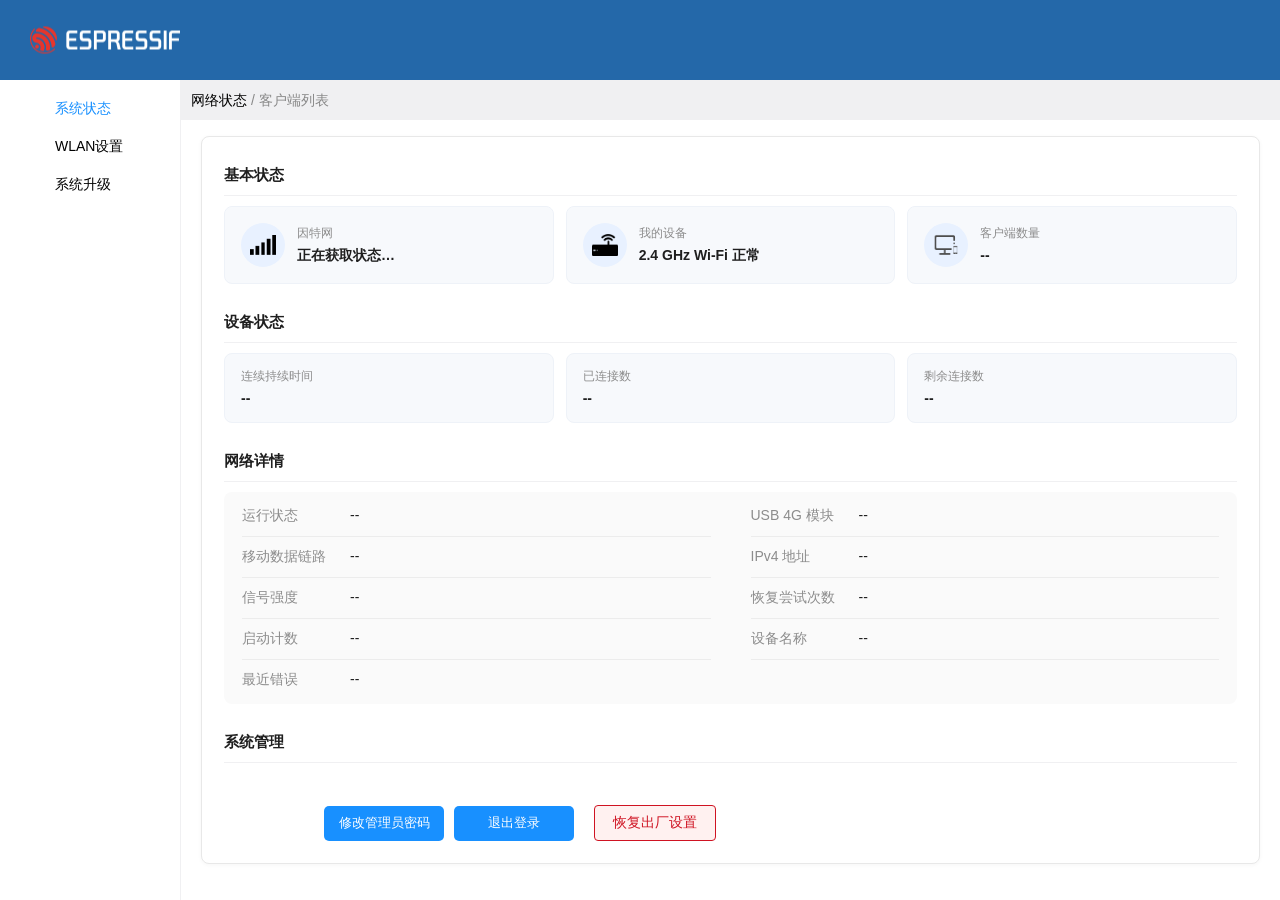
==== commit 504825b3: "P3-1 前端：新增系统升级页面（上传进度/确认/错误提示/重启） - 新增 spiffs/upgrade.html + js/upgrade.js：显示当前版本、运行分区、下次启动分区、   启动验" ====
--- a/components/web_wifi/spiffs/index.html
+++ b/components/web_wifi/spiffs/index.html
@@ -24,6 +24,9 @@
           </li>
           <li>
             <a href="wlan.html">WLAN设置</a>
+          </li>
+          <li>
+            <a href="upgrade.html">系统升级</a>
           </li>
         </ul>
       </div>
--- a/components/web_wifi/spiffs/css/cpe.css
+++ b/components/web_wifi/spiffs/css/cpe.css
@@ -464,3 +464,67 @@
         min-width: 0;
     }
 }
+
+/* ---- Firmware upgrade page (Phase 3 P3-1) ------------------------------ */
+.upgrade-note {
+    margin: 0 0 14px;
+    padding: 12px 14px;
+    border-radius: 10px;
+    background: #f5f7fa;
+    color: #4a5568;
+    font-size: 14px;
+    line-height: 1.7;
+}
+
+.upgrade-note code {
+    font-family: Consolas, Menlo, monospace;
+    background: #eef1f5;
+    padding: 1px 5px;
+    border-radius: 4px;
+}
+
+.progress-wrap {
+    margin: 14px 0;
+}
+
+.progress-track {
+    height: 10px;
+    border-radius: 6px;
+    background: #e6eaf0;
+    overflow: hidden;
+}
+
+.progress-bar {
+    height: 100%;
+    width: 0;
+    background: #2f6fed;
+    transition: width 0.2s linear;
+}
+
+.progress-text {
+    margin-top: 6px;
+    font-size: 13px;
+    color: #4a5568;
+}
+
+.upgrade-status {
+    min-height: 22px;
+    font-size: 14px;
+    color: #2f855a;
+    word-break: break-all;
+}
+
+.upgrade-status.error {
+    color: #c53030;
+}
+
+#ota-file {
+    max-width: 100%;
+    margin-right: 12px;
+}
+
+.save-btn:disabled,
+#ota-file:disabled {
+    opacity: 0.6;
+    cursor: not-allowed;
+}
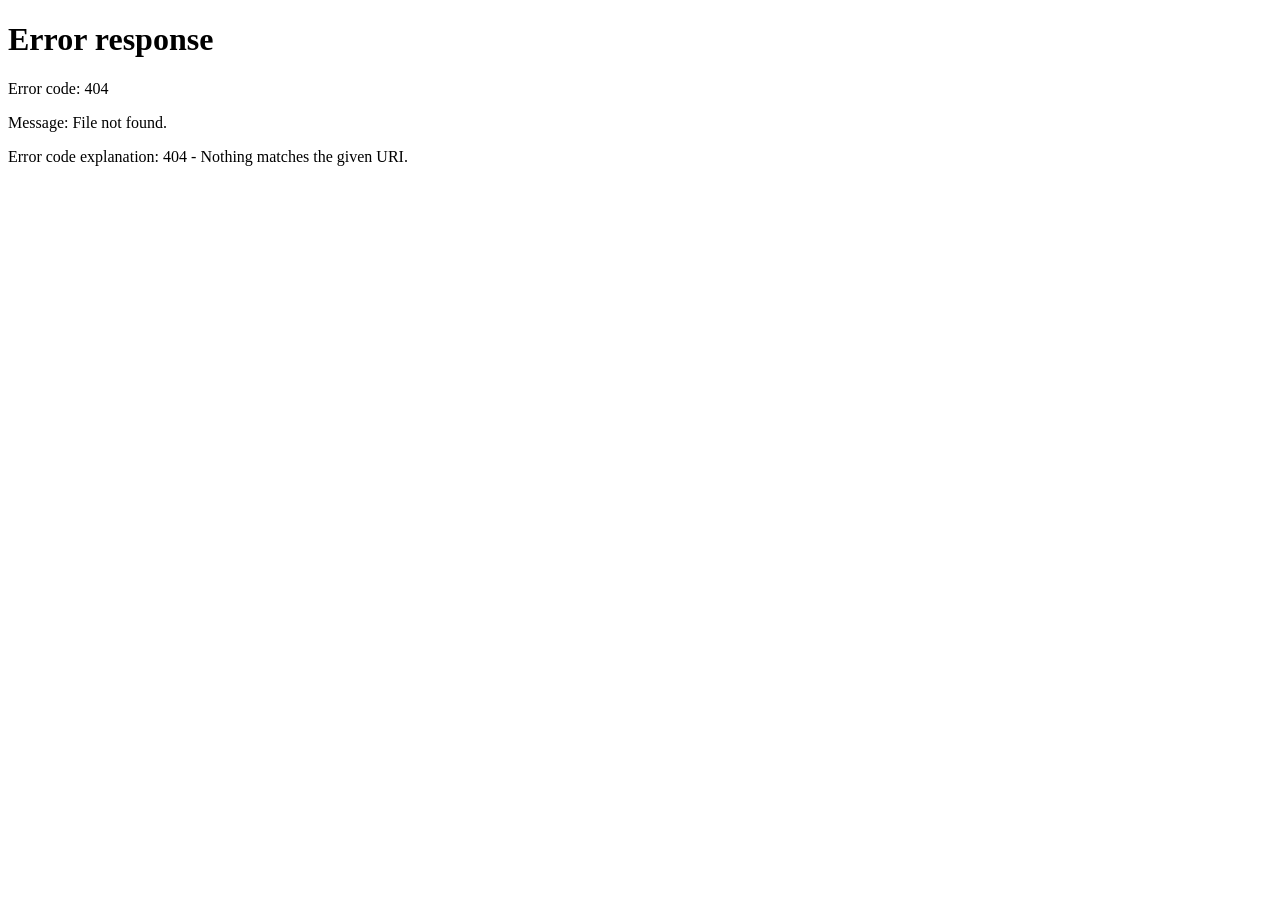
==== commit c0c19267: "修复审计 B2/B3 并删除 STA 半成品（A5） - B2：byId/bindMenu/双 tab 切换收进 CPE，四个页面删除重复实现 - B3：新增 layout.js 统一生成 heade" ====
--- a/components/web_wifi/spiffs/index.html
+++ b/components/web_wifi/spiffs/index.html
@@ -12,24 +12,9 @@
 
 <body>
   <div class="home-base">
-    <div class="header-base flex flex-jcb">
-        <img class="header-logo" src="./img/logoBlack.png" alt="logo">
-        <div class="header-menu" id="menuBtn"></div>
-    </div>
+    <div class="header-base" id="app-header"></div>
     <div class="content-base flex">
-      <div class="left-base" id="leftMenu">
-        <ul>
-          <li>
-            <a href="index.html" class="content">系统状态</a>
-          </li>
-          <li>
-            <a href="wlan.html">WLAN设置</a>
-          </li>
-          <li>
-            <a href="upgrade.html">系统升级</a>
-          </li>
-        </ul>
-      </div>
+      <div class="left-base" id="leftMenu"></div>
       <div class="right-base">
         <div class="page-header">
           <span class="header-title-one active-title" id="tab-network">网络状态</span>
@@ -126,6 +111,7 @@
       </div>
     </div>
   </div>
+  <script src="js/layout.js"></script>
   <script src="js/api.js"></script>
   <script src="js/index.js"></script>
 </body>
--- a/components/web_wifi/spiffs/css/style.css
+++ b/components/web_wifi/spiffs/css/style.css
@@ -20,26 +20,6 @@
     --light-blue-color-p-1: rgba(178, 178, 178, .1);
     --border-radius: 16px;
     --border-radius-small: 10px;
-    --bg-image: url('../images/bg.png');
-    --logo: var(--bg-image) -250px -10px;
-    --qr: var(--bg-image) -10px -10px;
-    --light: var(--bg-image) -75px -250px;
-    --light-online: var(--bg-image) -10px -250px;
-    --fan: var(--bg-image) -250px -151px;
-    --fan-online: var(--bg-image) -250px -86px;
-    --router: var(--bg-image) -205px -250px;
-    --router-online: var(--bg-image) -140px -250px;
-    --sensor: var(--bg-image) -326px -75px;
-    --sensor-online: var(--bg-image) -326px -10px;
-    --socket: var(--bg-image) -326px -205px;
-    --socket-online: var(--bg-image) -326px -140px;
-    --switch: var(--bg-image) -75px -315px;
-    --switch-online: var(--bg-image) -10px -315px;
-}
-@font-face {font-family: "iconfont";
-    src: url('../fonts/iconfont.woff2') format('woff2'),
-    url('../fonts/iconfont.woff') format('woff'),
-    url('../fonts/iconfont.ttf') format('truetype');
 }
 
 .iconfont {
@@ -629,25 +609,6 @@
     height: 45px;
     transform: scale(.8);
 }
-.no-data .img-wrap .img .light {
-    background: var(--light);
-}
-.no-data .img-wrap .img .switch {
-    background: var(--switch);
-}
-.no-data .img-wrap .img .socket {
-    background: var(--socket);
-}
-.no-data .img-wrap .img .fan {
-    background: var(--fan);
-}
-.no-data .img-wrap .img .sensor {
-    background: var(--sensor)
-}
-.no-data .img-wrap .img .router {
-    background: var(--router);
-}
-
 .no-data .add-wrap {
     margin-top: 20px;
     text-align: center;
@@ -694,7 +655,6 @@
     position: relative;
     margin: 0 auto;
     padding: 20px;
-    background: var(--qr);
     width: 70vw;
     height: 70vw;
     max-width: 220px;
@@ -723,8 +683,6 @@
     min-height: 56px;
     min-width: 56px;
     transform: translate(-50%, -50%);
-    background: var(--logo);
-
 }
 .loading-wrap .text {
     font-size: var(--font-size-normal);
@@ -797,42 +755,6 @@
     width: 45px;
     height: 45px;
 }
-.container-wrap .main-content .item-wrap .item .item-header .item-img > div.light {
-    background: var(--light);
-}
-.container-wrap .main-content .item-wrap .item .item-header.active .item-img > div.light {
-    background: var(--light-online);
-}
-.container-wrap .main-content .item-wrap .item .item-header .item-img > div.switch {
-    background: var(--switch);
-}
-.container-wrap .main-content .item-wrap .item .item-header.active .item-img > div.switch {
-    background: var(--switch-online);
-}
-.container-wrap .main-content .item-wrap .item .item-header .item-img > div.socket {
-    background: var(--socket);
-}
-.container-wrap .main-content .item-wrap .item .item-header.active .item-img > div.socket {
-    background: var(--socket-online);
-}
-.container-wrap .main-content .item-wrap .item .item-header .item-img > div.fan {
-    background: var(--fan);
-}
-.container-wrap .main-content .item-wrap .item .item-header.active .item-img > div.fan {
-    background: var(--fan-online);
-}
-.container-wrap .main-content .item-wrap .item .item-header .item-img > div.sensor {
-    background: var(--sensor);
-}
-.container-wrap .main-content .item-wrap .item .item-header.active .item-img > div.sensor {
-    background: var(--sensor-online);
-}
-.container-wrap .main-content .item-wrap .item .item-header .item-img > div.router {
-    background: var(--router);
-}
-.container-wrap .main-content .item-wrap .item .item-header.active .item-img > div.router {
-    background: var(--router-online);
-}
 .device-type-wrap {
     text-align: left;
     padding-bottom: 4px;
@@ -859,24 +781,6 @@
     width: 45px;
     height: 45px;
     margin-right: 10px;
-}
-.device-type-wrap .item .img.light {
-    background: var(--light-online);
-}
-.device-type-wrap .item .img.switch {
-    background: var(--switch-online);
-}
-.device-type-wrap .item .img.socket {
-    background: var(--socket-online);
-}
-.device-type-wrap .item .img.fan {
-    background: var(--fan-online);
-}
-.device-type-wrap .item .img.sensor {
-    background: var(--sensor-online);
-}
-.device-type-wrap .item .img.router {
-    background: var(--router-online);
 }
 .device-type-wrap .item.disabled {
      background: var(--light-blue-color-p-1);
